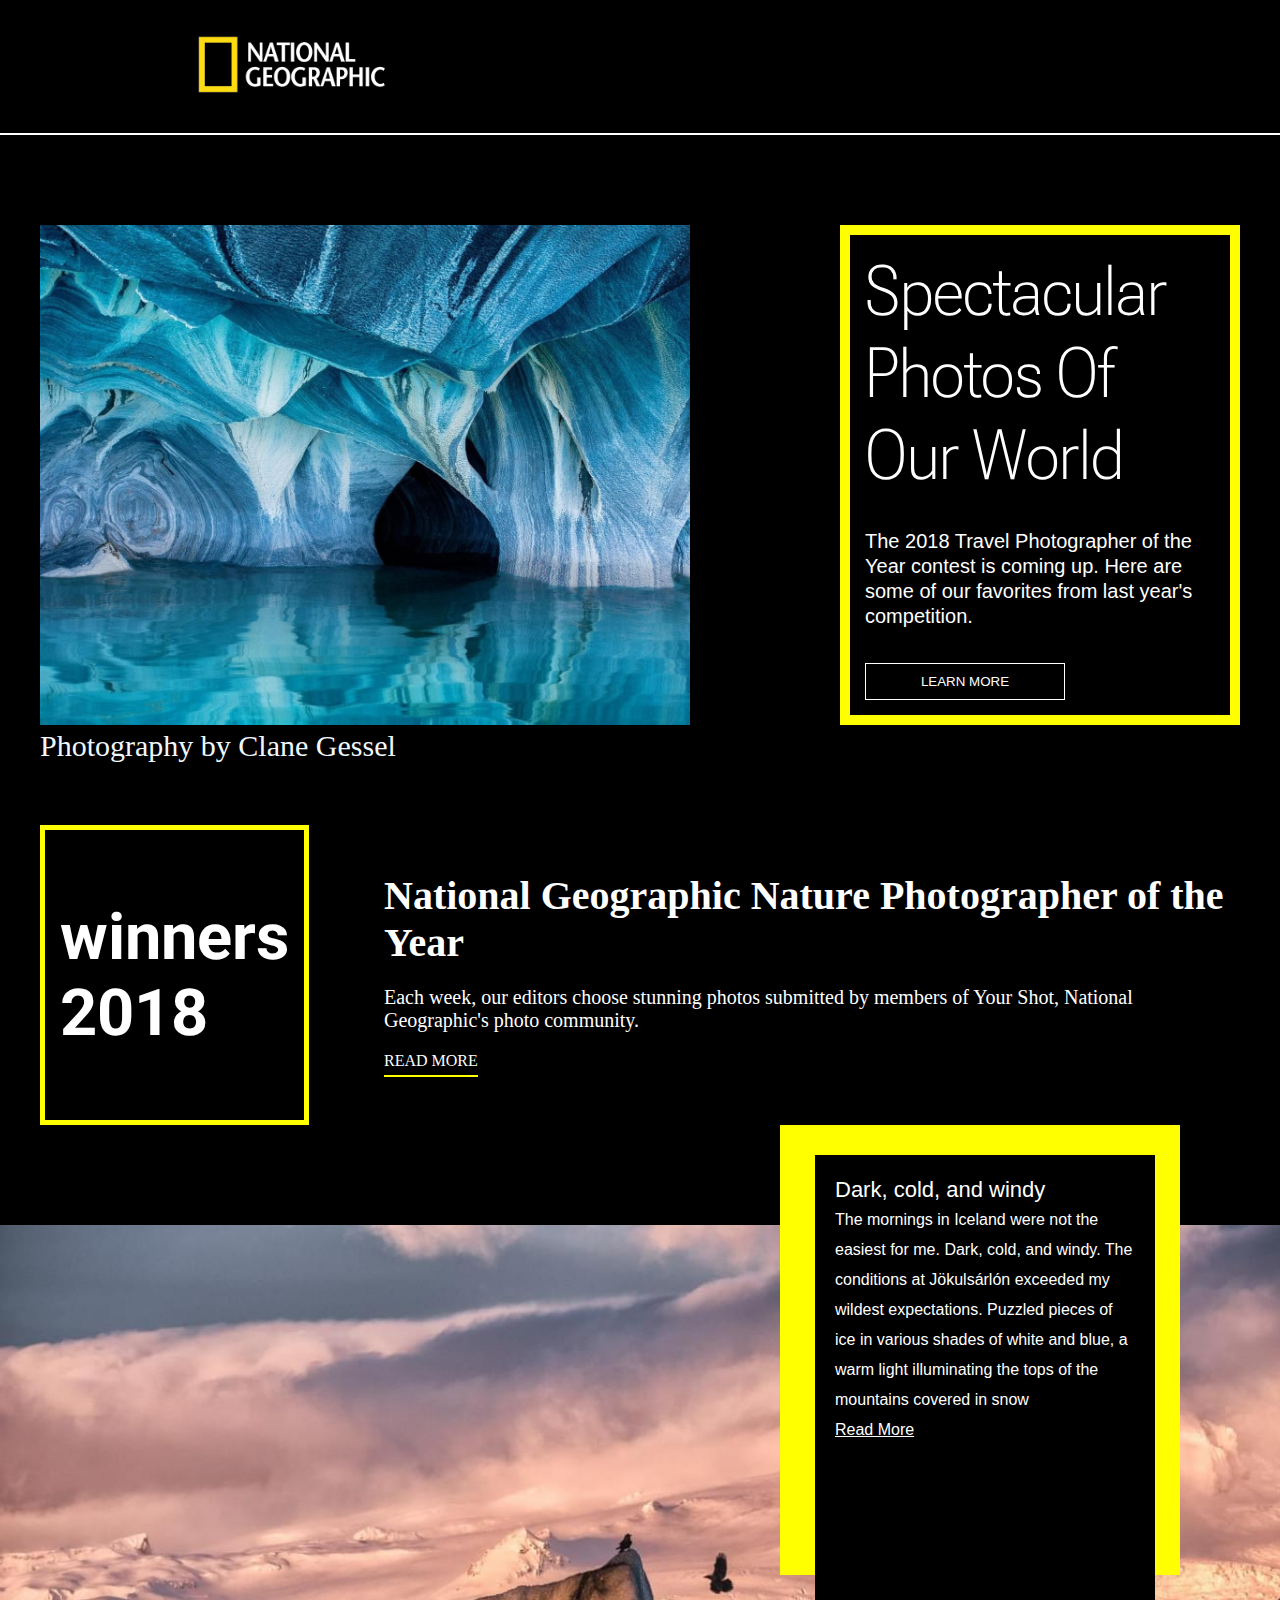
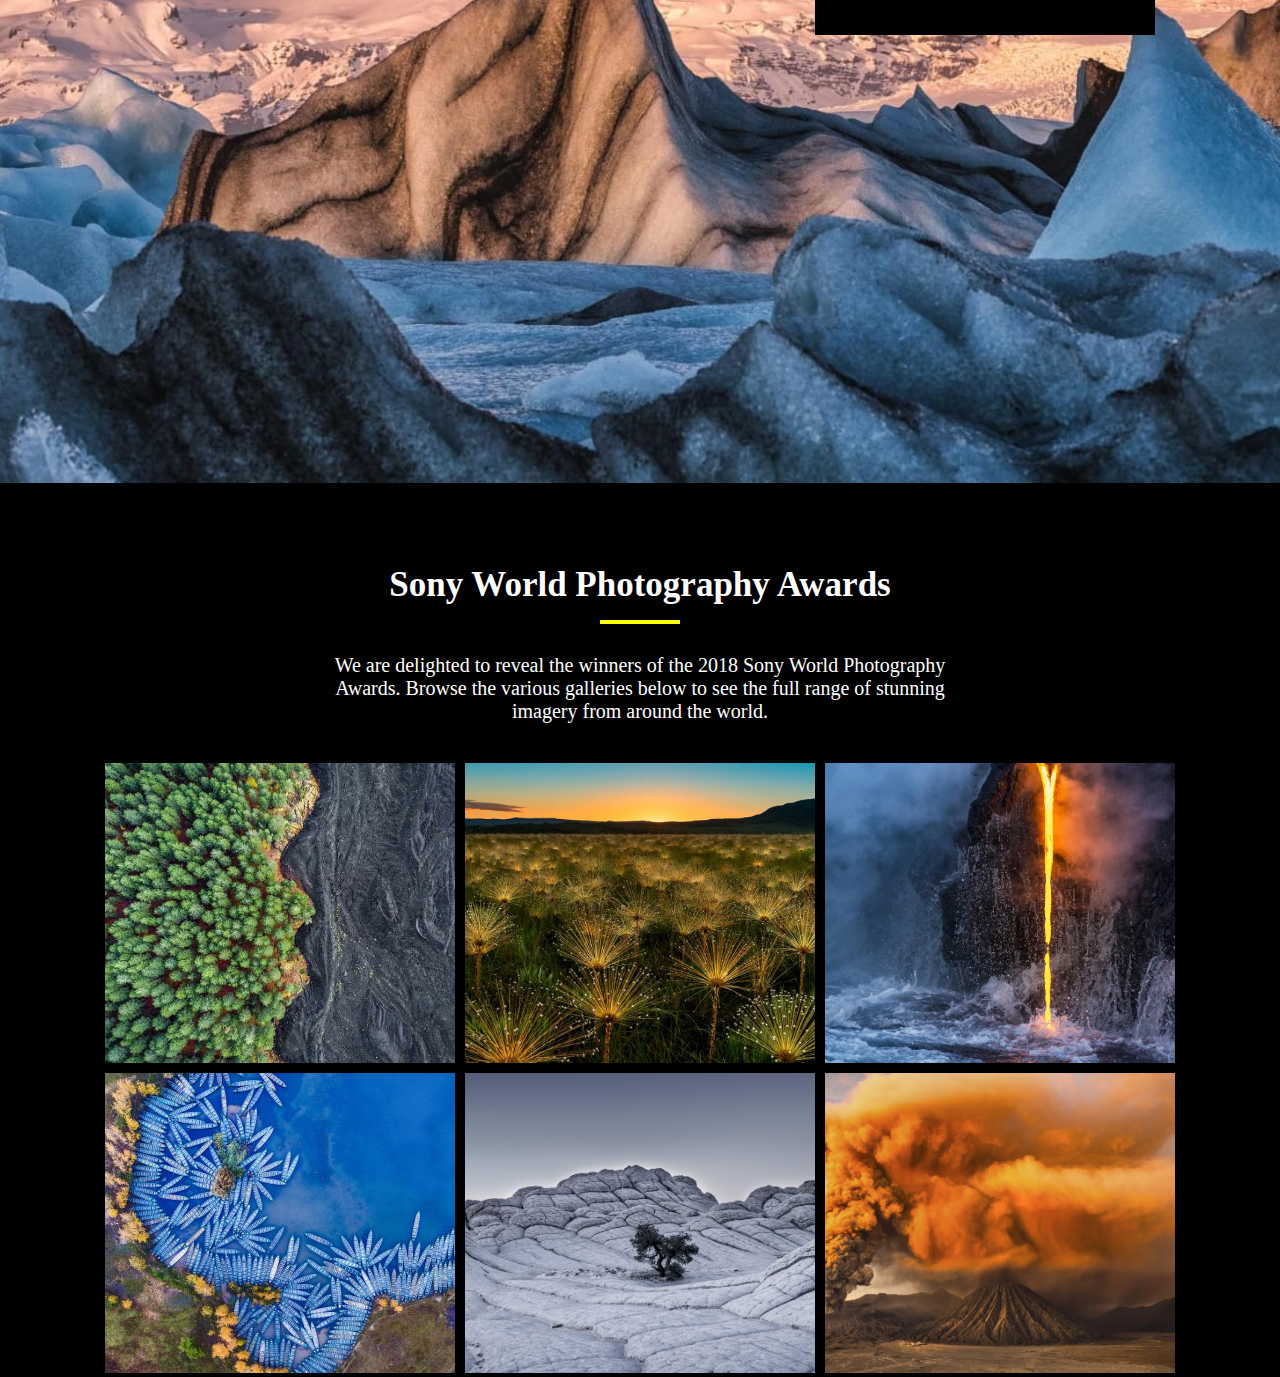
==== index.html @ 5574a2bd "ikinci commit" ====
<!DOCTYPE html>
<html lang="en">
  <head>
    <meta charset="UTF-8" />
    <meta name="viewport" content="width=device-width, initial-scale=1.0" />
    <title>Document</title>
    <link rel="stylesheet" href="style.css" />
    <link rel="preconnect" href="https://fonts.googleapis.com" />
    <link rel="preconnect" href="https://fonts.gstatic.com" crossorigin />
    <link
      href="https://fonts.googleapis.com/css2?family=Roboto+Flex:opsz,wght@8..144,100..1000&display=swap"
      rel="stylesheet"
    />
    <link rel="preconnect" href="https://fonts.googleapis.com" />
    <link rel="preconnect" href="https://fonts.gstatic.com" crossorigin />
    <link
      href="https://fonts.googleapis.com/css2?family=Roboto:ital,wght@0,100;0,300;0,400;0,500;0,700;0,900;1,100;1,300;1,400;1,500;1,700;1,900&display=swap"
      rel="stylesheet"
    />
    <link
      rel="stylesheet"
      href="https://cdnjs.cloudflare.com/ajax/libs/font-awesome/6.6.0/css/all.min.css"
      integrity="sha512-Kc323vGBEqzTmouAECnVceyQqyqdsSiqLQISBL29aUW4U/M7pSPA/gEUZQqv1cwx4OnYxTxve5UMg5GT6L4JJg=="
      crossorigin="anonymous"
      referrerpolicy="no-referrer"
    />
  </head>
  <body>
    <header>
      <nav>
        <div class="navbar">
          <div class="navleft">
            <img src="assets/02614d7d102f1a441328312c6d3042ef.png" alt="" />
          </div>
          <div class="navright">
            <i class="fa-solid fa-bars"></i>
          </div>
        </div>
      </nav>
    </header>
    <main>
      <section class="one">
        <div class="contanier">
          <div class="left">
            <img src="assets/9b0b142a570875e452ff29707e14e7a6.jpeg" alt="" />
            <p>Photographу by Clane Gessel</p>
          </div>
          <div class="right">
            <h1>Spectacular Photos Of Our World</h1>
            <p>
              The 2018 Travel Photographer of the Year contest is coming up.
              Here are some of our favorites from last year's competition.
            </p>
            <button>LEARN MORE</button>
          </div>
        </div>
      </section>
      <section class="two">
        <div class="conteanirrr">
          <div class="leftt">
            <h3>winners 2018</h3>
          </div>
          <div class="rightt">
            <h2>National Geographic Nature Photographer of the Year</h2>
            <h5>
              Each week, our editors choose stunning photos submitted by members
              of Your Shot, National Geographic's photo community.
            </h5>
            <a  class="read" href="">READ MORE</a>
          </div>
        </div>
      </section>
      <section class="three">
        
        <div class="sari">
        <div class="text">
          <h3>Dark, cold, and windy</h3>
          <p>
            The mornings in Iceland were not the easiest for me. Dark, cold, and
            windy. The conditions at Jökulsárlón exceeded my wildest
            expectations. Puzzled pieces of ice in various shades of white and
            blue, a warm light illuminating the tops of the mountains covered in
            snow
          </p>
          <a
            href="
         "
            >Read More</a
          >
        </div>
      </div>
      </section>
      <section class="foor">
        <div class="whrite">
          <h1>Sony World Photography Awards</h1>
          <h6></h6>
          <h5></h5>
          <p>We are delighted to reveal the winners of the 2018 Sony World Photography Awards. Browse the various galleries below to see the full range of stunning imagery from around the world.</p>
        </div>
         <div class="foto">
          <div class="foto1">
            <img src="assets/foto1.jpeg" alt="">
          </div>
          <div class="foto1">
            <img src="assets/foto2.jpeg" alt="">
          </div>
          <div class="foto1">
            <img src="assets/foto3.jpeg" alt="">
          </div>
          <div class="foto1">
            <img src="assets/foto4.jpeg" alt="">
          </div>
          <div class="foto1">
            <img src="assets/foto5.jpeg" alt="">
          </div>
          <div class="foto1">
            <img src="assets/foto6.jpeg" alt="">
          </div>
         </div>
        </section>
    </main>
  </body>
</html>
---- style.css ----
* {
  margin: 0;
  box-sizing: border-box;
  padding: 0;
}
header {
  background-color: black;
  padding: 30px 0px;
  border-bottom: 2px solid white;
}
.navbar {
  display: flex;
  align-items: center;
  justify-content: space-between;
  color: aliceblue;

  width: 70%;
  margin: 0 auto;
}
img {
  width: 100%;
  height: 100%;
  object-fit: cover;
}
.navleft {
  width: 200px;
}
.navright i {
  font-size: 35px;
}
body {
  background-color: black;
}
.contanier {
  display: flex;
  align-items: center;
  justify-content: space-between;
  width: 1200px;
  margin: 0 auto;
  margin-top: 90px;
}
.left {
  width: 650px;
  height: 500px;
}
.left p {
  color: aliceblue;
  font-size: 30px;
}
.right button {
  color: white;
  border: 1px solid;
  background-color: black;
  padding: 10px 10px;
  width: 200px;
}
.right h1 {
  color: white;
  font-size: 70px;
  font-family: "Roboto Flex";
  font-optical-sizing: auto;
  font-weight: 300;
  font-style: normal;
}
.right p {
  color: white;
  font-family: sans-serif;
  line-height: 25px;
  font-size: 20px;
}
.right {
  border: 10px solid yellow;
  padding: 15px;
  width: 400px;
  height: 500px;
  display: flex;
  flex-direction: column;
  justify-content: space-between;
}

.conteanirrr {
  display: flex;
  align-items: center;
  justify-content: space-between;
  width: 1200px;
  margin: 0 auto;
  color: white;
  margin-top: 100px;
  gap: 75px;
}
.leftt {
  width: 300px;
  height: 300px;
  border: 5px solid yellow;
  color: white;
  display: flex;
  align-items: center;
  justify-content: center;
  /* text-align: center; */
  padding: 15px;


}
.leftt h3 {
  font-family: "Roboto", sans-serif;
  font-weight: 100px;
  font-style: normal;
  text-align: start;

  font-size: 65px;

}
.rightt {
  display: flex;
  flex-direction: column;

  justify-content: center;
  gap: 20px;
}
.rightt h2 {
  font-size: 40px;
}
.rightt h5 {
  font-family: "Roboto" sans-serif;
  font-style: normal;
  font-weight: 100;
  font-size: 20px;
}
a {
  color: white;
}

.sari {
  width: 400px;
  height: 450px;
  background-color: yellow;
  position: absolute;
  z-index: 3;
  right: 100px;
  top: -100px;

}
.text {
  width: 420;
  height: 480px;
  background-color: black;
  color: white;
  right: 25px;
  padding: 20px;
  position: absolute;
  font-family: sans-serif;
  line-height: 30px;
  top: 30px;
  z-index: 4;
}
.text h3 {
  font-size: 22px;
  font-family: sans-serif;
  font-weight: 200;
}
.text p {
  width: 300px;
}
.three {
  position: relative;
  background-image: url(assets/328afb3199d85943c4bb62cc16640f50.jpeg);
  width: 100%;
  height:100vh;
  background-repeat: no-repeat;
  background-size: 100%;
  display: flex;
  justify-content: end;
}
.two{
padding-bottom: 100px;
}
.read{
border-bottom: 2px solid yellow;
display: inline;
width: fit-content;
padding-bottom:5px ;
text-decoration: none;
}
.foto{
  display: flex;
  align-items: center;
  justify-content: center;
  flex-wrap: wrap;
  width: 1200px;
  gap:10px;

}
.foor{
  display: flex;
  flex-direction: column;
  gap:40px;
  align-items: center;
  justify-content: center;
}
.whrite{
  color: white;
  display: flex;
  flex-direction: column;
  gap: 15px;
  align-items: center;
  justify-content: center;
  padding-top: 40px;
font-size:20px;
}
.foor .whrite h6{
  border: 2px solid yellow;
  width: 80px;
  text-align: center;

}
.whrite p{
width:50vw;
text-align: center;
}
.foto .foto1{
  width: 350px;
  height: 300px;

}

.foto img{
  width: 100%;
  height: 100%;
  object-fit: cover;
}
.whrite h1{
  font-size: 35px;
}

@media (max-width: 1241px) {
  .contanier {
    width: 100%;
    flex-wrap: wrap;
    justify-content: center;
    gap: 70px;
    text-align: center;
    padding: 0px 10px;

  }
.foto{
  width: fit-content;
}
  .right,
  .left {
    width: 100%;
    border: 6px solid yellow;
  }
  .conteanirrr{
    width: 100%;
    flex-direction: column-reverse;
    margin: 0;

  }
  .leftt {
    width: 100%;
  }
  .two{
    padding: 10px;
  }
  .sari{
    position: relative;
    right: 0;
    top: 0;
    width: 400px;
  
  }
  .three{
    justify-content:center ;
    align-items: start;
    background-size:2000px;
    padding: 30px;
    
    

  }
  .text{
  top: 600px;
  width: 400px;
  right: 0;
  }
 
}
@media(max-width:470px){
.sari{
  width: 100%;

}
.text{
  width: 100%;
}
.text p{
  width: fit;
}
}
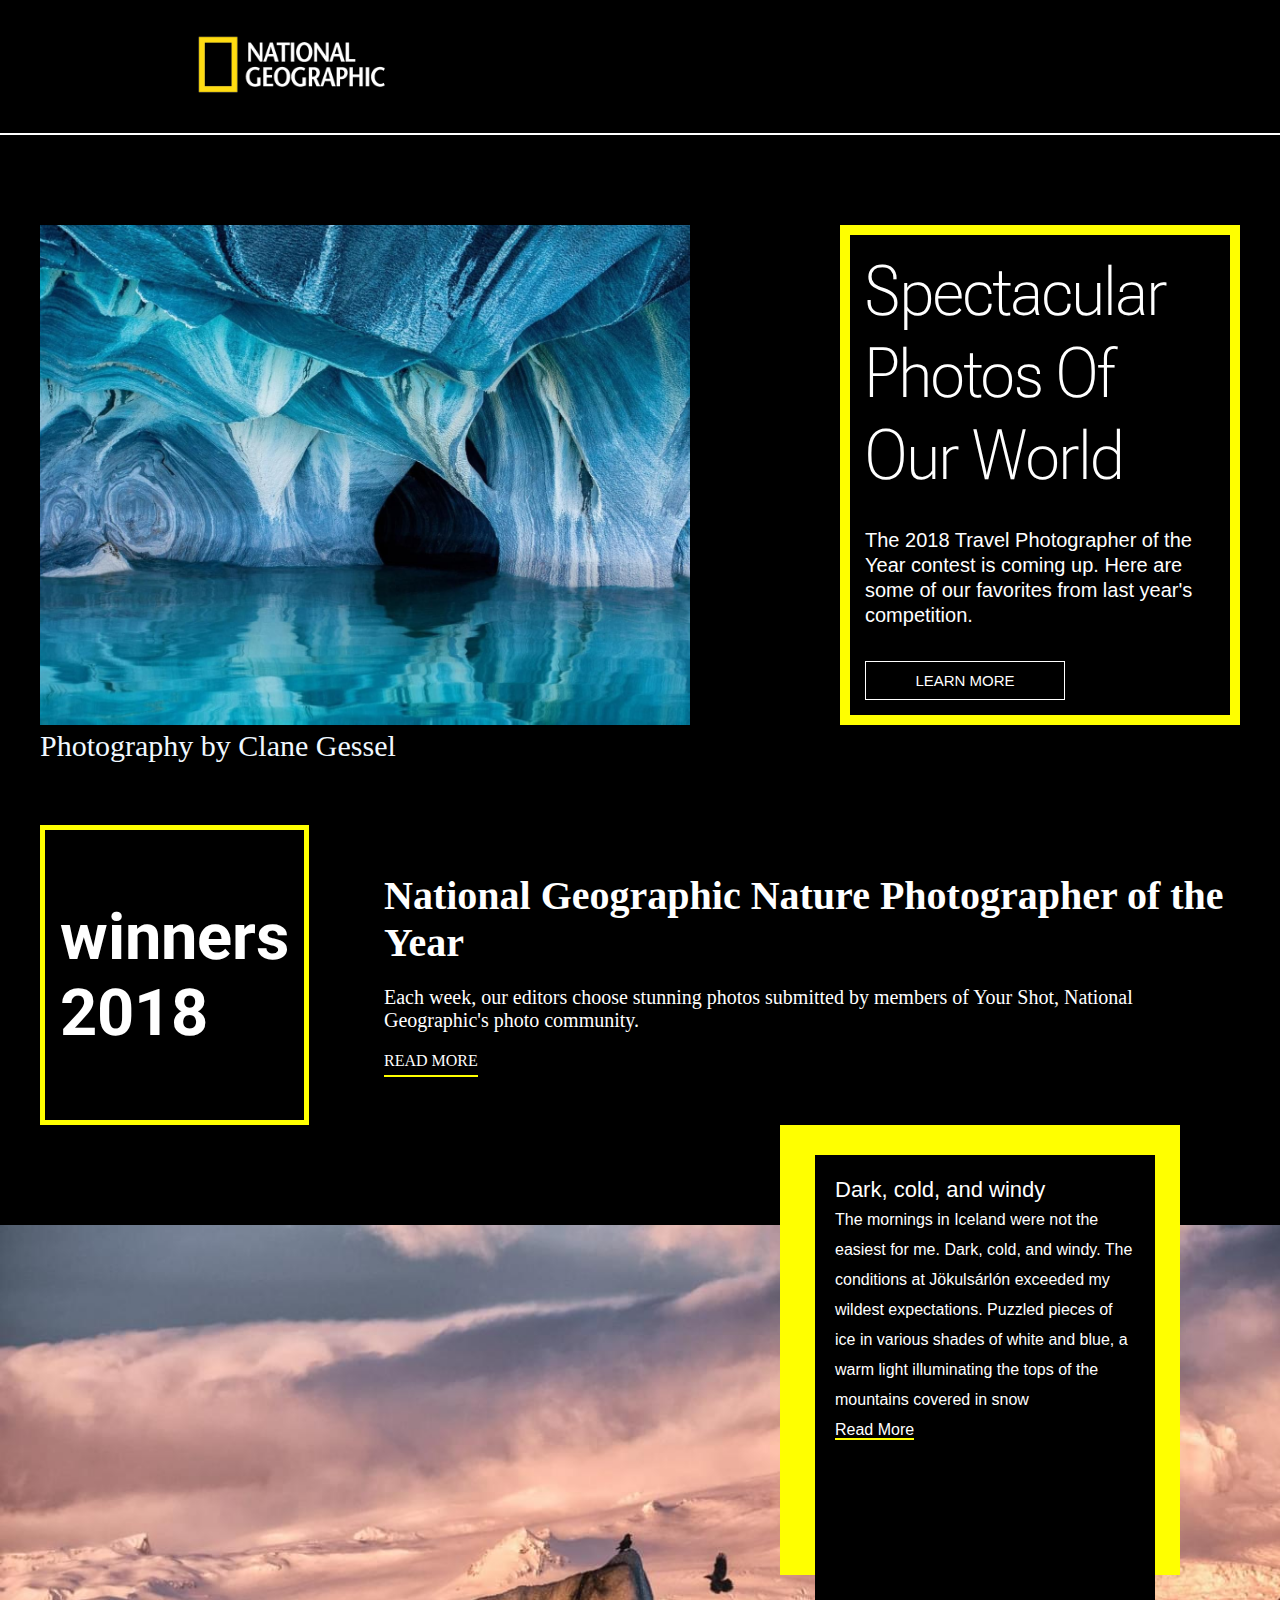
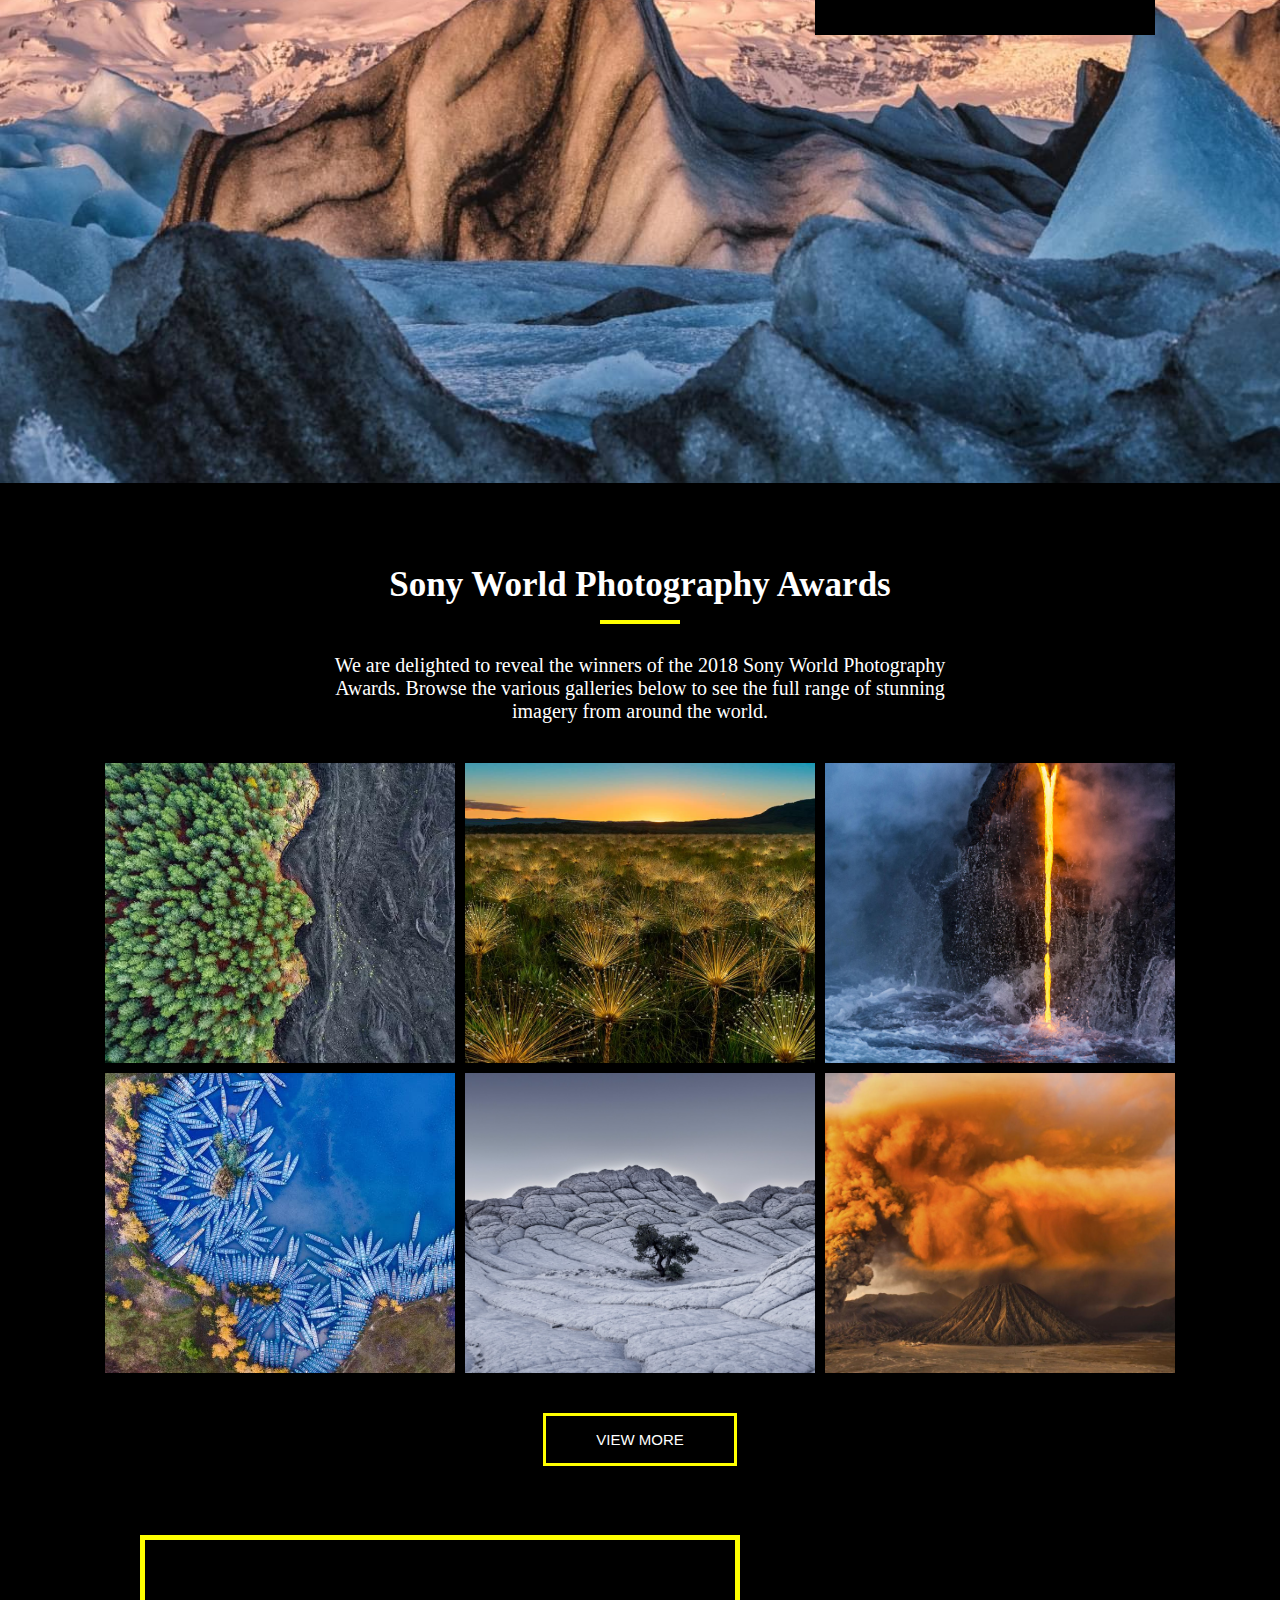
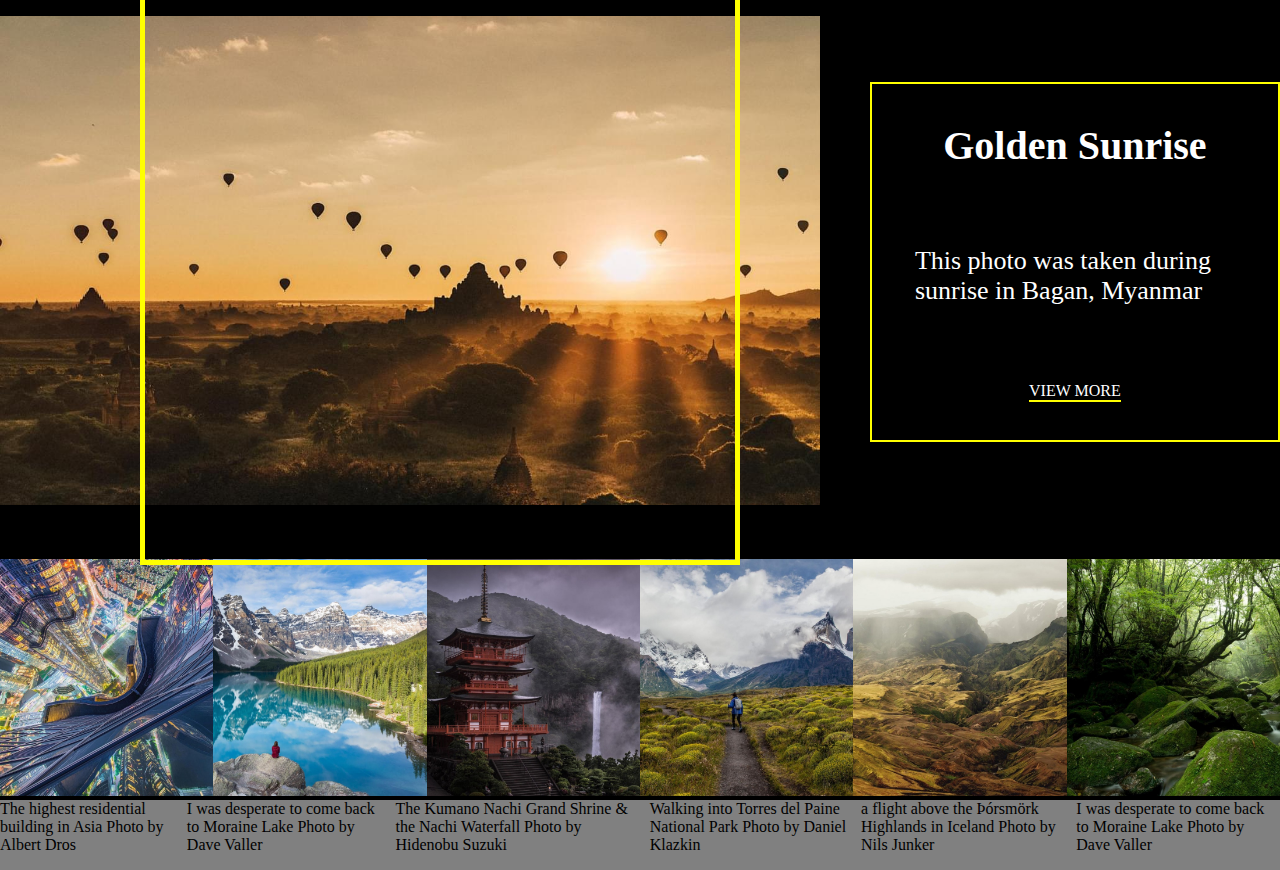
==== commit 8ecfa684: "responsivlik duzeldi" ====
--- a/index.html
+++ b/index.html
@@ -4,6 +4,7 @@
     <meta charset="UTF-8" />
     <meta name="viewport" content="width=device-width, initial-scale=1.0" />
     <title>Document</title>
+
     <link rel="stylesheet" href="style.css" />
     <link rel="preconnect" href="https://fonts.googleapis.com" />
     <link rel="preconnect" href="https://fonts.gstatic.com" crossorigin />
@@ -66,58 +67,128 @@
               Each week, our editors choose stunning photos submitted by members
               of Your Shot, National Geographic's photo community.
             </h5>
-            <a  class="read" href="">READ MORE</a>
+            <a class="read" href="">READ MORE</a>
           </div>
         </div>
       </section>
       <section class="three">
-        
         <div class="sari">
-        <div class="text">
-          <h3>Dark, cold, and windy</h3>
-          <p>
-            The mornings in Iceland were not the easiest for me. Dark, cold, and
-            windy. The conditions at Jökulsárlón exceeded my wildest
-            expectations. Puzzled pieces of ice in various shades of white and
-            blue, a warm light illuminating the tops of the mountains covered in
-            snow
-          </p>
-          <a
-            href="
+          <div class="text">
+            <h3>Dark, cold, and windy</h3>
+            <p>
+              The mornings in Iceland were not the easiest for me. Dark, cold,
+              and windy. The conditions at Jökulsárlón exceeded my wildest
+              expectations. Puzzled pieces of ice in various shades of white and
+              blue, a warm light illuminating the tops of the mountains covered
+              in snow
+            </p>
+            <a
+              href="
          "
-            >Read More</a
-          >
+              >Read More</a
+            >
+          </div>
         </div>
-      </div>
       </section>
       <section class="foor">
         <div class="whrite">
           <h1>Sony World Photography Awards</h1>
           <h6></h6>
           <h5></h5>
-          <p>We are delighted to reveal the winners of the 2018 Sony World Photography Awards. Browse the various galleries below to see the full range of stunning imagery from around the world.</p>
+          <p>
+            We are delighted to reveal the winners of the 2018 Sony World
+            Photography Awards. Browse the various galleries below to see the
+            full range of stunning imagery from around the world.
+          </p>
         </div>
-         <div class="foto">
+        <div class="foto">
           <div class="foto1">
-            <img src="assets/foto1.jpeg" alt="">
+            <img src="assets/foto1.jpeg" alt="" />
           </div>
           <div class="foto1">
-            <img src="assets/foto2.jpeg" alt="">
+            <img src="assets/foto2.jpeg" alt="" />
           </div>
           <div class="foto1">
-            <img src="assets/foto3.jpeg" alt="">
+            <img src="assets/foto3.jpeg" alt="" />
           </div>
           <div class="foto1">
-            <img src="assets/foto4.jpeg" alt="">
+            <img src="assets/foto4.jpeg" alt="" />
           </div>
           <div class="foto1">
-            <img src="assets/foto5.jpeg" alt="">
+            <img src="assets/foto5.jpeg" alt="" />
           </div>
           <div class="foto1">
-            <img src="assets/foto6.jpeg" alt="">
+            <img src="assets/foto6.jpeg" alt="" />
           </div>
-         </div>
-        </section>
+        </div>
+        <button>VIEW MORE</button>
+      </section>
+      <section class="five">
+        <div class="back">
+          <img src="assets/kabadokya.jpeg" alt="" />
+        </div>
+        <div class="border"></div>
+        <div class="icon1">
+          <i class="fa-sharp fa-solid fa-l"></i>
+        </div>
+        <div class="rightborder">
+          <h5>Golden Sunrise</h5>
+          <p>This photo was taken during sunrise in Bagan, Myanmar</p>
+          <a href="">VIEW MORE</a>
+          <div class="icon"><i class="fa-sharp fa-solid fa-l"></i></div>
+        </div>
+      </section>
+      <section class="qrafik">
+<div class="natural">
+ 
+  <div class="box">
+    <img src="assets/natu1.jpeg" alt="">
+  </div>
+  <div class="box">
+    <img src="assets/natu2.jpeg" alt="">
+  </div>
+  <div class="box">
+    <img src="assets/natu3.jpeg" alt="">
+  </div>
+  <div class="box">
+    <img src="assets/note4.jpeg" alt="">
+  </div>
+  <div class="box">
+    <img src="assets/note5.jpeg" alt="">
+  </div>
+  <div class="box">
+    <img src="assets/nato6.jpeg" alt="">
+  </div>
+</div>
+<div class="naturatext">
+<li>
+  <p>The highest residential building in Asia
+    Photo by  Albert Dros</p>
+</li>
+<li>
+  <p>I was desperate to come back to Moraine Lake
+    Photo by  Dave Valler</p>
+</li> 
+  
+<li>
+  <p>The Kumano Nachi Grand Shrine & the Nachi Waterfall
+    Photo by  Hidenobu Suzuki</p>
+</li>
+<li>
+  <p>Walking into Torres del Paine National Park 
+    Photo by  Daniel Klazkin</p>
+</li>
+<li>
+  <p>a flight above the Þórsmörk Highlands in Iceland
+    Photo by  Nils Junker</p>
+</li>
+<li>
+  <p>I was desperate to come back to Moraine Lake
+    Photo by  Dave Valler</p>
+</li>  
+</div>
+
+      </section>
     </main>
   </body>
 </html>
--- a/style.css
+++ b/style.css
@@ -98,8 +98,6 @@
   justify-content: center;
   /* text-align: center; */
   padding: 15px;
-
-
 }
 .leftt h3 {
   font-family: "Roboto", sans-serif;
@@ -108,7 +106,6 @@
   text-align: start;
 
   font-size: 65px;
-
 }
 .rightt {
   display: flex;
@@ -138,7 +135,6 @@
   z-index: 3;
   right: 100px;
   top: -100px;
-
 }
 .text {
   width: 420;
@@ -165,39 +161,39 @@
   position: relative;
   background-image: url(assets/328afb3199d85943c4bb62cc16640f50.jpeg);
   width: 100%;
-  height:100vh;
+  height: 100vh;
   background-repeat: no-repeat;
   background-size: 100%;
   display: flex;
   justify-content: end;
 }
-.two{
-padding-bottom: 100px;
-}
-.read{
-border-bottom: 2px solid yellow;
-display: inline;
-width: fit-content;
-padding-bottom:5px ;
-text-decoration: none;
-}
-.foto{
+.two {
+  padding-bottom: 100px;
+}
+.read {
+  border-bottom: 2px solid yellow;
+  display: inline;
+  width: fit-content;
+  padding-bottom: 5px;
+  text-decoration: none;
+}
+.foto {
   display: flex;
   align-items: center;
   justify-content: center;
   flex-wrap: wrap;
   width: 1200px;
-  gap:10px;
-
-}
-.foor{
+  gap: 10px;
+}
+.foor {
   display: flex;
   flex-direction: column;
-  gap:40px;
-  align-items: center;
-  justify-content: center;
-}
-.whrite{
+  gap: 40px;
+  align-items: center;
+  justify-content: center;
+  padding-bottom: 50px;
+}
+.whrite {
   color: white;
   display: flex;
   flex-direction: column;
@@ -205,32 +201,135 @@
   align-items: center;
   justify-content: center;
   padding-top: 40px;
-font-size:20px;
-}
-.foor .whrite h6{
+  font-size: 20px;
+}
+.foor .whrite h6 {
   border: 2px solid yellow;
   width: 80px;
   text-align: center;
-
-}
-.whrite p{
-width:50vw;
-text-align: center;
-}
-.foto .foto1{
+}
+.whrite p {
+  width: 50vw;
+  text-align: center;
+}
+.foto .foto1 {
   width: 350px;
   height: 300px;
-
-}
-
-.foto img{
+}
+
+.foto img {
   width: 100%;
   height: 100%;
   object-fit: cover;
 }
-.whrite h1{
+.whrite h1 {
   font-size: 35px;
 }
+button {
+  color: white;
+  border: 3px solid yellow;
+  background-color: black;
+  padding: 15px 50px;
+  font-size: 15px;
+}
+.five {
+  color: white;
+  display: flex;
+  align-items: center;
+  justify-content: center;
+  gap: 50px;
+  position: relative;
+  margin-top: 100px;
+}
+.back {
+  width: 900px;
+}
+.border {
+  width: 600px;
+  height: 630px;
+  border: 5px solid yellow;
+  margin-right: 400px;
+  position: absolute;
+  margin-bottom: 25px;
+}
+.rightborder {
+  border: 2px solid yellow;
+  width: 450px;
+  height: 360px;
+  display: flex;
+  align-items: center;
+  justify-content: center;
+  flex-wrap: wrap;
+}
+.rightborder h5 {
+  font-size: 40px;
+}
+.rightborder p {
+  width: 25vw;
+  font-size: 26px;
+  font-style: initial;
+}
+a {
+  color: white;
+  text-decoration: none;
+  border-bottom: 2px solid yellow;
+}
+i {
+  font-size: 10vw;
+  color: rgba(237, 237, 18, 0.57);
+}
+.icon1 {
+  display: flex;
+  position: absolute;
+  margin-top: 280px;
+  margin-left: 520px;
+}
+.icon {
+  font-size: 50px;
+
+  display: flex;
+  position: absolute;
+  margin-bottom: 300px;
+  margin-left: 450px;
+  transform: rotate(180deg);
+}
+
+.qrafik .natural .box img{
+  width: 100%;
+  height: 100%;
+object-fit: cover;
+}
+.qrafik{
+  display: flex;
+  align-items: center;
+  justify-content: center;
+
+  
+  flex-wrap: wrap;
+  
+.natural{
+  display: flex;
+  align-items: center;
+  justify-content: center;
+  
+  width: 600vw;
+  padding-top:50px;
+   
+}
+.qrafik .natural .box{
+  display: flex;
+  align-items: center;
+  justify-content: center;
+  height:90px}
+
+  .naturatext{
+    background-color:grey;
+    width: 600vw;
+    display: flex;
+    height: 70px;
+  list-style: none;
+  gap: 5px;
+  }
 
 @media (max-width: 1241px) {
   .contanier {
@@ -240,61 +339,104 @@
     gap: 70px;
     text-align: center;
     padding: 0px 10px;
-
-  }
-.foto{
-  width: fit-content;
-}
+  }
+  .foto {
+    width: fit-content;
+  }
   .right,
   .left {
     width: 100%;
     border: 6px solid yellow;
   }
-  .conteanirrr{
+  .conteanirrr {
     width: 100%;
     flex-direction: column-reverse;
     margin: 0;
-
   }
   .leftt {
     width: 100%;
   }
-  .two{
+  .two {
     padding: 10px;
   }
-  .sari{
+  .sari {
     position: relative;
     right: 0;
     top: 0;
     width: 400px;
+  }
+  .three {
+    justify-content: center;
+    align-items: start;
+    background-size: 2000px;
+    padding: 30px;
+    height: 130vh;
+  }
+  .text {
+    top: 600px;
+    width: 400px;
+    right: 0;
+  }
+  .back {
+    width: fit-content;
+    position: relative;
+  }
+  .icon {
+    opacity: 0;
+  }
+  .icon1 {
+    opacity: 0;
+  }
+
+  .five {
+    flex-wrap: wrap;
+    gap: 55px;
+    position: absolute;
+  }
+  .border {
+    position: relative;
+    margin: 0;
+  }
+  .rightborder {
+    width: 600px;
+    height: 460px;
+    flex-direction: column;
+    gap: 35px;
+  }
+  .rightborder h5 {
+    font-size: 60px;
+  }
+  .rightborder p {
+    width: 45vw;
+    font-size: 40px;
+  }
+  .rightborder a {
+    font-size: 35px;
+    border-bottom: 4px solid yellow;
+  }
+  .foor .whrite h1 {
+    font-size: 50px;
+  }
+  .foor .whrite h6 {
+    width: 250px;
+  }
+  .foor .whrite p {
+    width: fit-content;
+    font-size: 40px;
+  }
   
-  }
-  .three{
-    justify-content:center ;
-    align-items: start;
-    background-size:2000px;
-    padding: 30px;
-    
-    
-
-  }
-  .text{
-  top: 600px;
-  width: 400px;
-  right: 0;
-  }
- 
-}
-@media(max-width:470px){
-.sari{
-  width: 100%;
-
-}
-.text{
-  width: 100%;
-}
-.text p{
-  width: fit;
-}
-}
-
+}
+@media (max-width: 470px) {
+  .sari {
+    width: 100%;
+  }
+  .text {
+    width: 100%;
+  }
+  .text p {
+    width: fit;
+  }
+  .three {
+    height: 130vh;
+  }
+}
